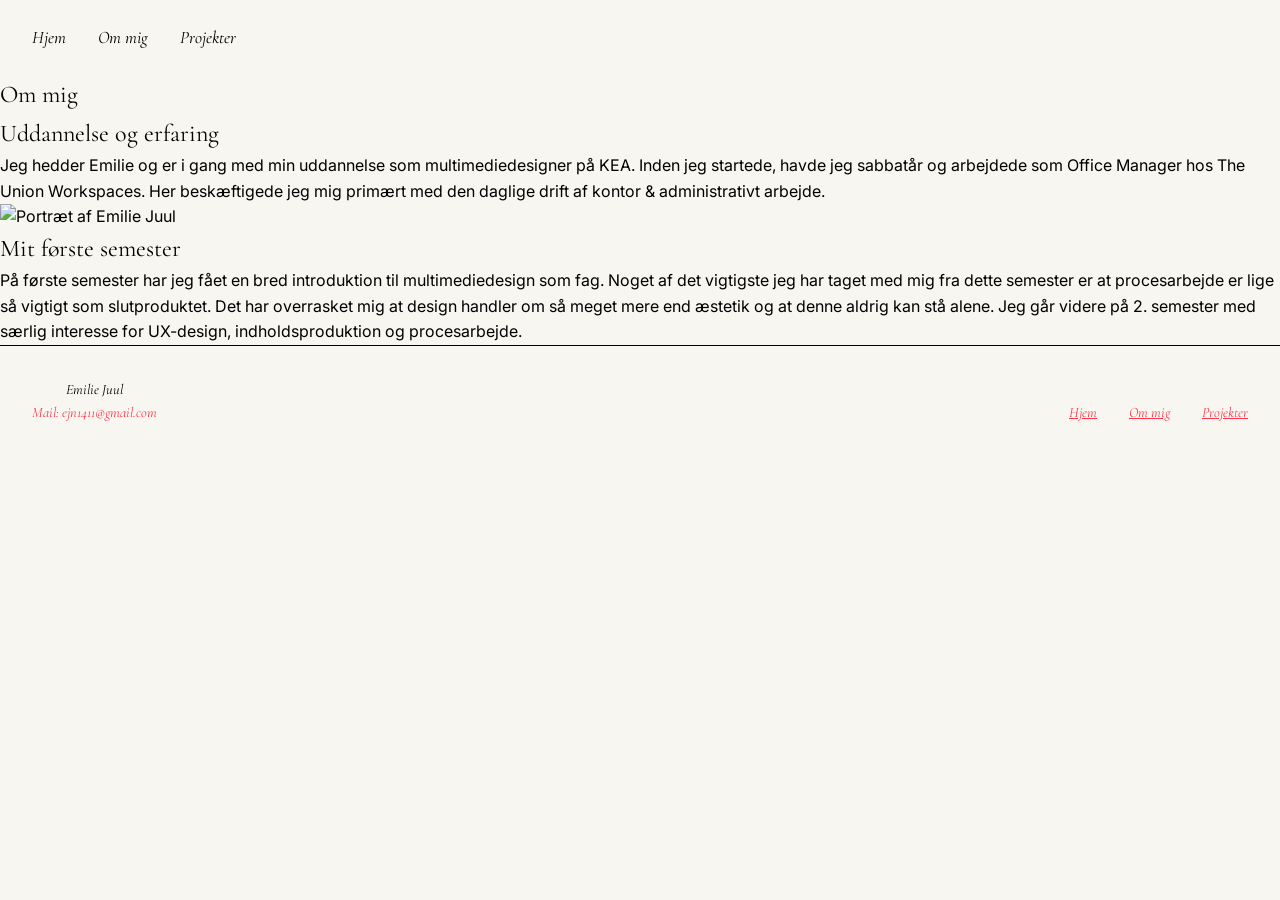
==== ommig.html @ eb5b2984 "tilføjet indhold & struktur på om mig side" ====
<!doctype html>
<html lang="en">
  <head>
    <meta charset="UTF-8" />
    <meta name="viewport" content="width=device-width, initial-scale=1.0" />
    <title>Om mig — Emilie Juul</title>
    <link rel="stylesheet" href="css/generel.css" />
    <link rel="stylesheet" href="css/style.css" />
    <link rel="icon" href="images/favicon.svg" />
    <link rel="preconnect" href="https://fonts.googleapis.com" />
    <link rel="preconnect" href="https://fonts.gstatic.com" crossorigin />
    <link href="https://fonts.googleapis.com/css2?family=Cormorant+Garamond:ital,wght@0,300..700;1,300..700&family=Inter:wght@300;400;500&display=swap" rel="stylesheet" />
  </head>
  <body>
    <header>
      <nav>
        <button class="hamburger" id="hamburger" aria-label="Åbn menu">
          <span></span>
          <span></span>
          <span></span>
        </button>
        <ul class="nav-links" id="nav-links">
          <li><a href="index.html">Hjem</a></li>
          <li><a href="ommig.html">Om mig</a></li>
          <li><a href="projekter.html">Projekter</a></li>
        </ul>
      </nav>
    </header>

    <main>
      <section class="ommig">
        <div class="ommig-tekst">
          <h1>Om mig</h1>
          <h2>Uddannelse og erfaring</h2>
          <p>
            Jeg hedder Emilie og er i gang med min uddannelse som multimediedesigner på KEA. Inden jeg startede, havde jeg sabbatår og arbejdede som Office Manager hos The Union Workspaces. Her beskæftigede jeg mig primært med den daglige drift af
            kontor & administrativt arbejde.
          </p>
        </div>
        <div class="ommig-billede">
          <img src="images/portræt.jpg" alt="Portræt af Emilie Juul" />
        </div>
      </section>

      <section class="semester">
        <h2>Mit første semester</h2>
        <p>
          På første semester har jeg fået en bred introduktion til multimediedesign som fag. Noget af det vigtigste jeg har taget med mig fra dette semester er at procesarbejde er lige så vigtigt som slutproduktet. Det har overrasket mig at design
          handler om så meget mere end æstetik og at denne aldrig kan stå alene. Jeg går videre på 2. semester med særlig interesse for UX-design, indholdsproduktion og procesarbejde.
        </p>
      </section>
    </main>
    <footer>
      <div class="footer-venstre">
        <p>Emilie Juul</p>
        <p><a href="mailto:ejn1411@gmail.com">Mail: ejn1411@gmail.com</a></p>
      </div>
      <nav class="footer-nav">
        <a href="index.html">Hjem</a>
        <a href="ommig.html">Om mig</a>
        <a href="projekter.html">Projekter</a>
      </nav>
    </footer>

    <script src="js/script.js"></script>
  </body>
</html>
---- css/generel.css ----
/* CUSTOM PROPERTIES */
:root {
  --accent: #ff374b;
  --text: #000000;
  --bg: #f7f6f0;
  --bg-light: #fffefe;
  --font-heading: "Cormorant Garamond", serif;
  --font-body: "Inter", sans-serif;
}

/* RESET */
* {
  margin: 0;
  padding: 0;
  box-sizing: border-box;
}

/* BASE — mobil først */
body {
  background-color: var(--bg);
  color: var(--text);
  font-family: var(--font-body);
  font-size: 16px;
  line-height: 1.6;
}

h1,
h2,
h3 {
  font-family: var(--font-heading);
  font-weight: 400;
}

a {
  color: var(--text);
  text-decoration: none;
}

img {
  max-width: 100%;
  height: auto;
  display: block;
}

/* HEADER & NAVIGATION — mobil først */
header {
  padding: 1.5rem 2rem;
  background-color: var(--bg);
  position: relative;
}

nav {
  display: flex;
  justify-content: space-between;
  align-items: center;
}

.logo img {
  height: 40px;
  width: auto;
}

/* Hamburger — synlig på mobil */
.hamburger {
  display: flex;
  flex-direction: column;
  gap: 5px;
  background: none;
  border: none;
  cursor: pointer;
}

.hamburger span {
  display: block;
  width: 25px;
  height: 2px;
  background-color: var(--text);
}

/* Nav-links — skjult på mobil */
.nav-links {
  display: none;
  flex-direction: column;
  position: absolute;
  top: 80px;
  left: 0;
  width: 100%;
  background-color: var(--bg);
  padding: 2rem;
  gap: 1.5rem;
  list-style: none;
  z-index: 10;
}

.nav-links.active {
  display: flex;
}

.nav-links a {
  font-family: var(--font-heading);
  font-style: italic;
  font-size: 1.1rem;
}

.nav-links a:hover {
  color: var(--accent);
}

/* FOOTER — mobil først */
footer {
  padding: 2rem;
  text-align: center;
  font-family: var(--font-body);
  font-size: 0.9rem;
}

footer a {
  color: var(--accent);
}

/* DESKTOP — min-width: 768px */
@media (min-width: 768px) {
  /* Navigation */
  .hamburger {
    display: none;
  }

  .nav-links {
    display: flex;
    flex-direction: row;
    position: static;
    width: auto;
    padding: 0;
    gap: 2rem;
  }
}
---- css/style.css ----
/* Indhold til de enkelte sider
   fx hero, projektkort, om-mig sektion
   tilføjes her efterhånden */

/* HERO */
.hero {
  padding: 4rem 2rem 2rem 2rem;
}

.hero h1 {
  font-family: var(--font-heading);
  font-size: 4rem;
  font-weight: 400;
  color: var(--accent);
  line-height: 1;
  text-transform: uppercase;
}

.undertitel {
  display: flex;
  justify-content: space-between;
  font-family: var(--font-heading);
  font-size: 1.5rem;
  color: var(--accent);
  margin-top: 2rem;
}

/* INTRO */
.intro {
  padding: 4rem 2rem;
  max-width: 500px;
  margin: 0 auto;
  text-align: center;
  color: var(--accent);
}

.intro p {
  font-family: var(--font-body);
  font-size: 1rem;
  line-height: 1.8;
}

/* FOOTER */
footer {
  display: flex;
  justify-content: space-between;
  align-items: flex-end;
  padding: 2rem;
  border-top: 1px solid var(--text);
  font-family: var(--font-heading);
  font-style: italic;
}

.footer-nav {
  display: flex;
  gap: 2rem;
}

.footer-nav a {
  font-family: var(--font-heading);
  font-style: italic;
  text-decoration: underline;
}

/* MOBIL */
@media (min-width: 768px) {
  .hero h1 {
    font-size: 12rem;
  }
}
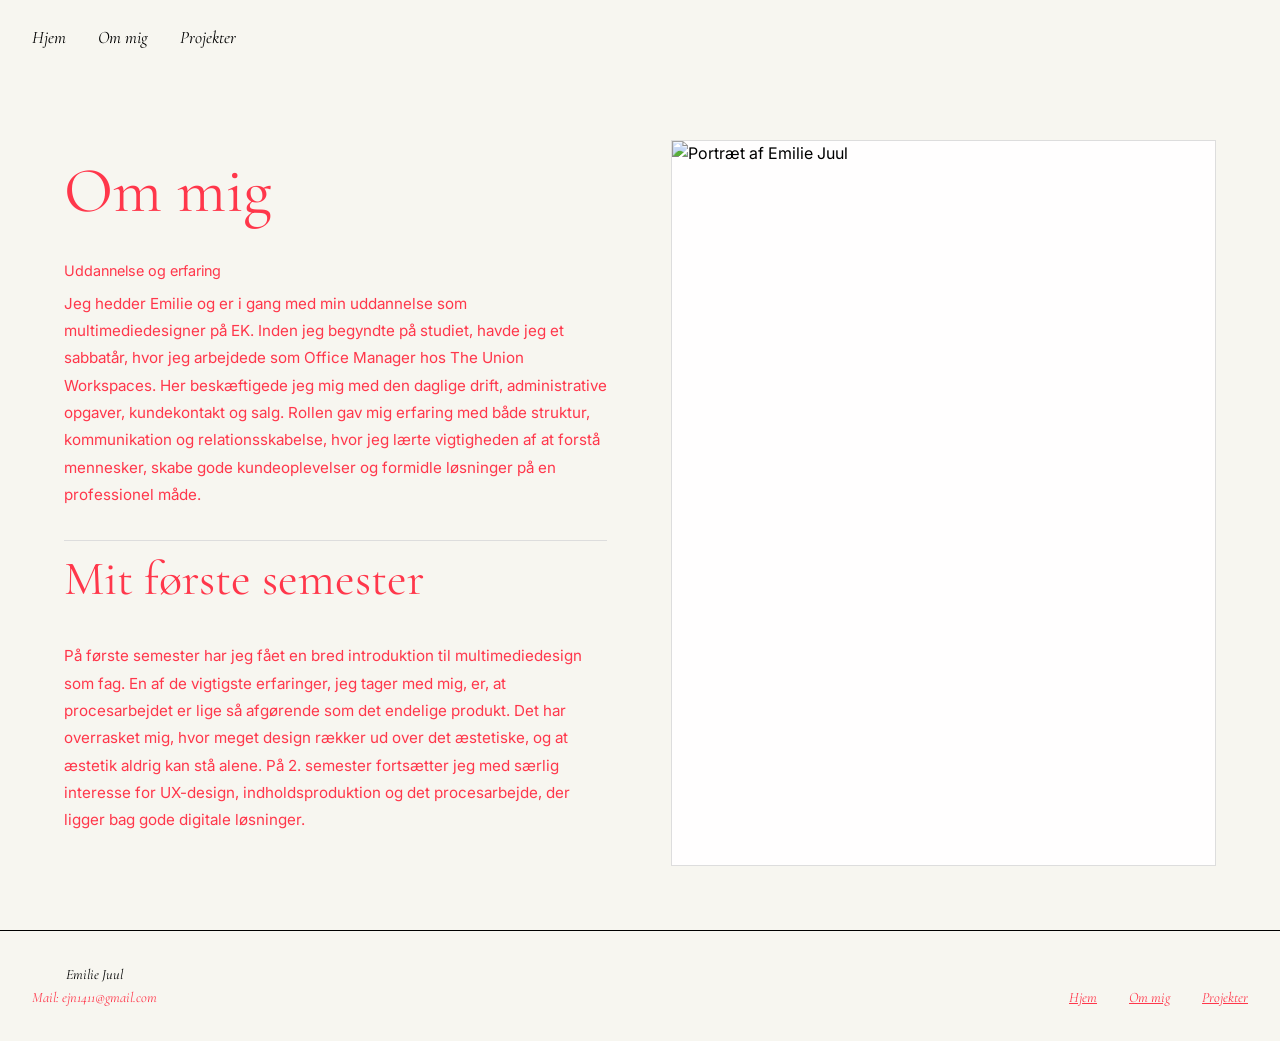
==== commit 01b7963e: "styling på om mig side" ====
--- a/ommig.html
+++ b/ommig.html
@@ -29,25 +29,28 @@
 
     <main>
       <section class="ommig">
-        <div class="ommig-tekst">
-          <h1>Om mig</h1>
-          <h2>Uddannelse og erfaring</h2>
-          <p>
-            Jeg hedder Emilie og er i gang med min uddannelse som multimediedesigner på KEA. Inden jeg startede, havde jeg sabbatår og arbejdede som Office Manager hos The Union Workspaces. Her beskæftigede jeg mig primært med den daglige drift af
-            kontor & administrativt arbejde.
-          </p>
+        <div class="ommig-venstre">
+          <div class="ommig-tekst">
+            <h1>Om mig</h1>
+            <h2>Uddannelse og erfaring</h2>
+            <p>
+              Jeg hedder Emilie og er i gang med min uddannelse som multimediedesigner på EK. Inden jeg begyndte på studiet, havde jeg et sabbatår, hvor jeg arbejdede som Office Manager hos The Union Workspaces. Her beskæftigede jeg mig med den
+              daglige drift, administrative opgaver, kundekontakt og salg. Rollen gav mig erfaring med både struktur, kommunikation og relationsskabelse, hvor jeg lærte vigtigheden af at forstå mennesker, skabe gode kundeoplevelser og formidle
+              løsninger på en professionel måde.
+            </p>
+          </div>
+
+          <div class="semester">
+            <h2>Mit første semester</h2>
+            <p>
+              På første semester har jeg fået en bred introduktion til multimediedesign som fag. En af de vigtigste erfaringer, jeg tager med mig, er, at procesarbejdet er lige så afgørende som det endelige produkt. Det har overrasket mig, hvor meget
+              design rækker ud over det æstetiske, og at æstetik aldrig kan stå alene. På 2. semester fortsætter jeg med særlig interesse for UX-design, indholdsproduktion og det procesarbejde, der ligger bag gode digitale løsninger.
+            </p>
+          </div>
         </div>
         <div class="ommig-billede">
           <img src="images/portræt.jpg" alt="Portræt af Emilie Juul" />
         </div>
-      </section>
-
-      <section class="semester">
-        <h2>Mit første semester</h2>
-        <p>
-          På første semester har jeg fået en bred introduktion til multimediedesign som fag. Noget af det vigtigste jeg har taget med mig fra dette semester er at procesarbejde er lige så vigtigt som slutproduktet. Det har overrasket mig at design
-          handler om så meget mere end æstetik og at denne aldrig kan stå alene. Jeg går videre på 2. semester med særlig interesse for UX-design, indholdsproduktion og procesarbejde.
-        </p>
       </section>
     </main>
     <footer>
--- a/css/style.css
+++ b/css/style.css
@@ -62,9 +62,111 @@
   text-decoration: underline;
 }
 
+/* OM MIG */
+
+/* Mobil først */
+.ommig {
+  padding: 3rem 2rem;
+  display: flex;
+  flex-direction: column;
+  gap: 2rem;
+}
+
+.ommig h1 {
+  font-family: var(--font-heading);
+  font-size: 3rem;
+  color: var(--accent);
+  font-weight: 400;
+  margin-bottom: 1rem;
+}
+
+.ommig h2 {
+  font-family: var(--font-body);
+  font-size: 0.9rem;
+  font-weight: 400;
+  color: var(--accent);
+  margin-bottom: 0.5rem;
+}
+
+.ommig-tekst p {
+  font-family: var(--font-body);
+  font-size: 0.95rem;
+  line-height: 1.8;
+  color: var(--accent);
+}
+
+.ommig-billede img {
+  width: 100%;
+  aspect-ratio: 3 / 4;
+  object-fit: cover;
+}
+
+/* Placeholder hvis billede mangler */
+.ommig-billede {
+  background-color: var(--bg-light);
+  border: 1px solid #ddd;
+  display: flex;
+  align-items: center;
+  justify-content: center;
+  min-height: 300px;
+}
+
+/* MIT FØRSTE SEMESTER */
+.semester {
+  border-top: 1px solid #ddd;
+}
+
+.semester h2 {
+  font-family: var(--font-heading);
+  font-size: 2.5rem;
+  color: var(--accent);
+  font-weight: 400;
+  margin-bottom: 1.5rem;
+}
+
+.semester p {
+  font-family: var(--font-body);
+  font-size: 0.95rem;
+  line-height: 1.8;
+  color: var(--accent);
+}
+
 /* MOBIL */
 @media (min-width: 768px) {
   .hero h1 {
     font-size: 12rem;
   }
 }
+
+/* DESKTOP */
+@media (min-width: 768px) {
+  .ommig {
+    flex-direction: row;
+    align-items: flex-start;
+    gap: 4rem;
+    padding: 4rem;
+  }
+
+  .ommig-venstre {
+    display: flex;
+    flex-direction: column;
+    gap: 2rem;
+    flex: 1;
+  }
+  .ommig-tekst {
+    flex: 1;
+  }
+
+  .ommig-billede {
+    flex: 1;
+    min-height: 400px;
+  }
+
+  .ommig h1 {
+    font-size: 4rem;
+  }
+
+  .semester h2 {
+    font-size: 3rem;
+  }
+}
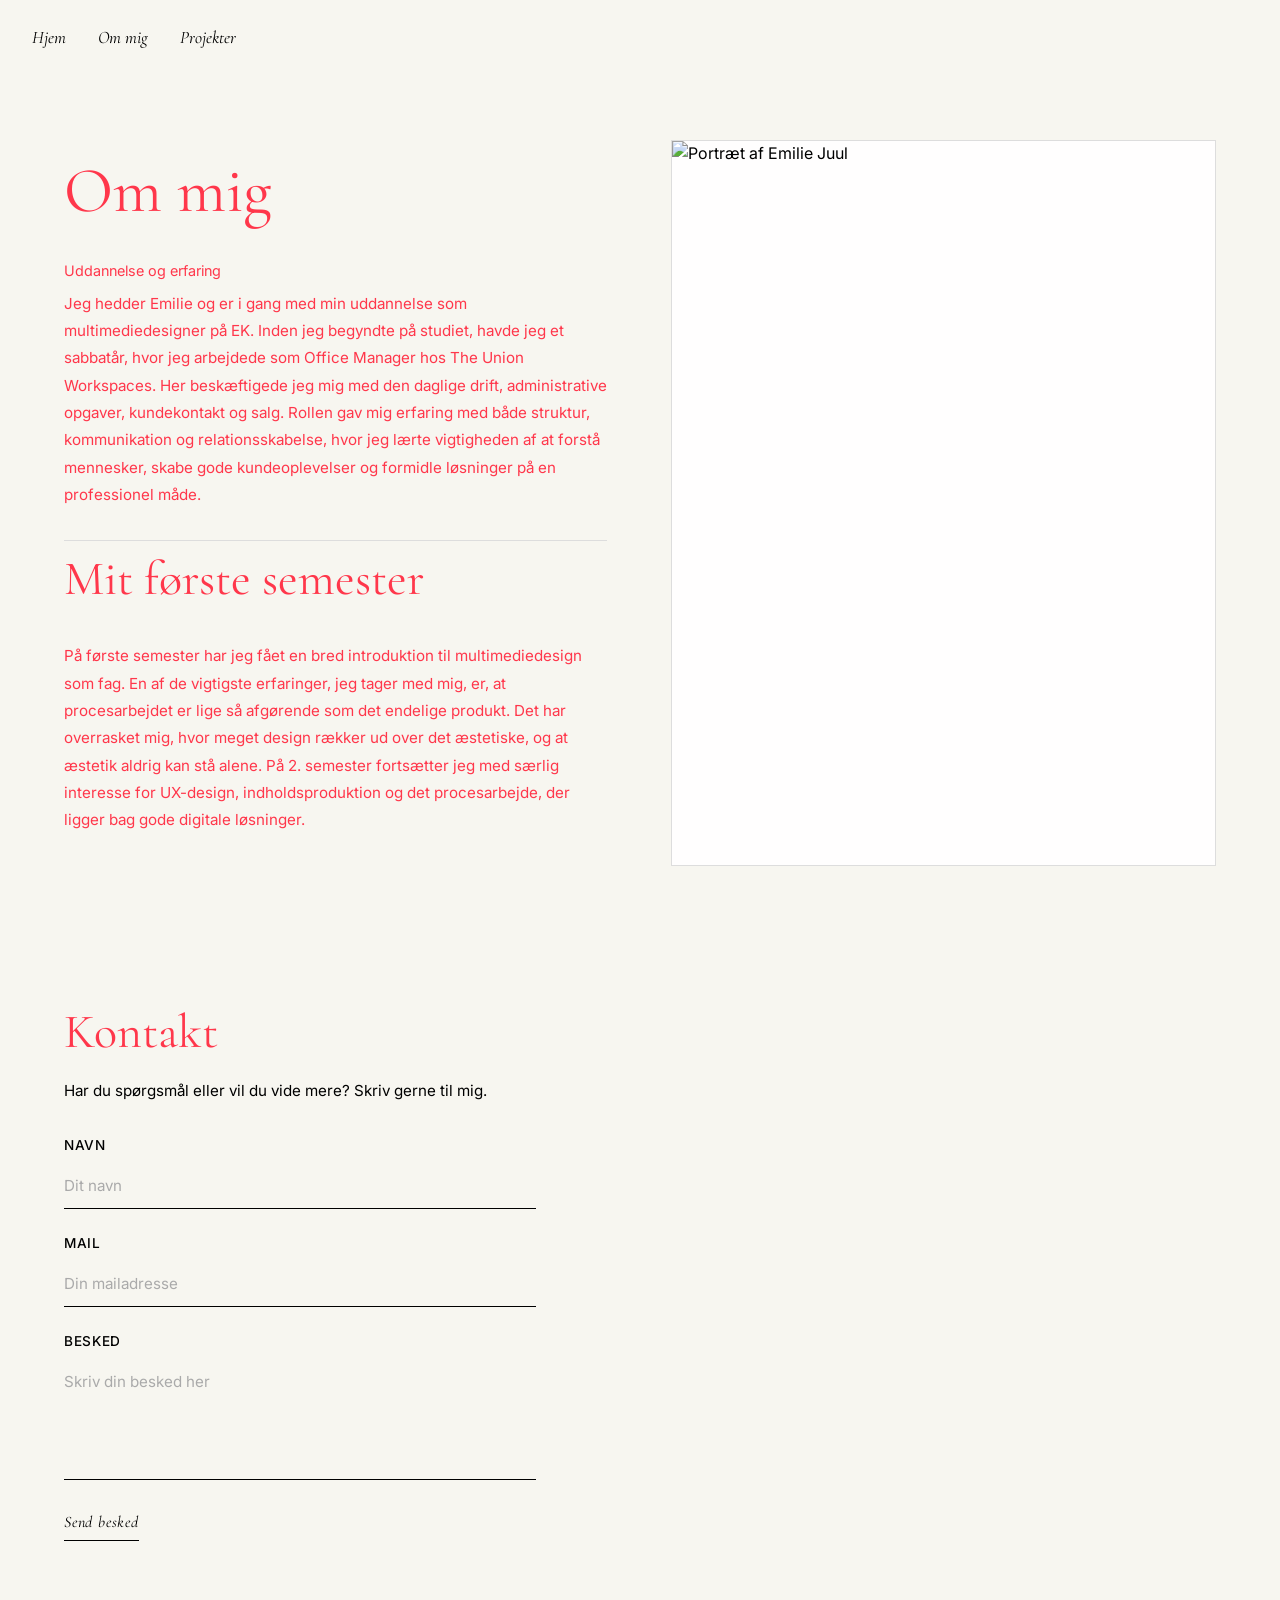
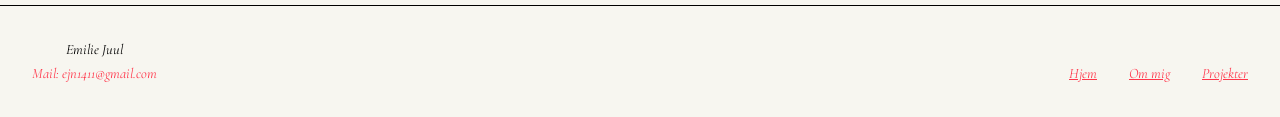
==== commit 8a3fc5fb: "Opsætning af kontakt form js" ====
--- a/ommig.html
+++ b/ommig.html
@@ -52,6 +52,29 @@
           <img src="images/portræt.jpg" alt="Portræt af Emilie Juul" />
         </div>
       </section>
+      <section class="kontakt">
+        <h2>Kontakt</h2>
+        <p>Har du spørgsmål eller vil du vide mere? Skriv gerne til mig.</p>
+
+        <form id="kontakt-formular">
+          <div class="formular-gruppe">
+            <label for="navn">Navn</label>
+            <input type="text" id="navn" name="navn" placeholder="Dit navn" />
+          </div>
+
+          <div class="formular-gruppe">
+            <label for="mail">Mail</label>
+            <input type="email" id="mail" name="mail" placeholder="Din mailadresse" />
+          </div>
+
+          <div class="formular-gruppe">
+            <label for="besked">Besked</label>
+            <textarea id="besked" name="besked" rows="5" placeholder="Skriv din besked her"></textarea>
+          </div>
+
+          <button type="submit" class="formular-knap">Send besked</button>
+        </form>
+      </section>
     </main>
     <footer>
       <div class="footer-venstre">
--- a/css/style.css
+++ b/css/style.css
@@ -131,6 +131,91 @@
   color: var(--accent);
 }
 
+/* ===========================
+   KONTAKT
+=========================== */
+.kontakt {
+  padding: 4rem 2rem;
+  max-width: 600px;
+}
+
+.kontakt h2 {
+  font-family: var(--font-heading);
+  font-size: 2.5rem;
+  font-weight: 400;
+  color: var(--accent);
+  margin-bottom: 0.5rem;
+}
+
+.kontakt p {
+  font-family: var(--font-body);
+  font-size: 0.95rem;
+  margin-bottom: 2rem;
+  color: var(--text);
+}
+
+/* Formular */
+.formular-gruppe {
+  display: flex;
+  flex-direction: column;
+  gap: 0.4rem;
+  margin-bottom: 1.5rem;
+}
+
+label {
+  font-family: var(--font-body);
+  font-size: 0.85rem;
+  font-weight: 500;
+  color: var(--text);
+  text-transform: uppercase;
+  letter-spacing: 0.05em;
+}
+
+input,
+textarea {
+  font-family: var(--font-body);
+  font-size: 0.95rem;
+  padding: 0.8rem 0;
+  border: none;
+  border-bottom: 1px solid var(--text);
+  background: transparent;
+  color: var(--text);
+  outline: none;
+  width: 100%;
+}
+
+input::placeholder,
+textarea::placeholder {
+  color: #aaa;
+}
+
+input:focus,
+textarea:focus {
+  border-bottom: 1px solid var(--accent);
+}
+
+textarea {
+  resize: none;
+}
+
+.formular-knap {
+  font-family: var(--font-heading);
+  font-size: 1rem;
+  font-style: italic;
+  color: var(--text);
+  background: none;
+  border: none;
+  border-bottom: 1px solid var(--text);
+  padding: 0.5rem 0;
+  cursor: pointer;
+  letter-spacing: 0.05em;
+}
+
+.formular-knap:hover {
+  color: var(--accent);
+  border-bottom: 1px solid var(--accent);
+}
+
 /* MOBIL */
 @media (min-width: 768px) {
   .hero h1 {
@@ -138,7 +223,112 @@
   }
 }
 
-/* DESKTOP */
+/* PROJEKTER */
+.projekter {
+  padding: 3rem 2rem;
+}
+
+.projekter h1 {
+  font-family: var(--font-heading);
+  font-size: 3rem;
+  color: var(--accent);
+  font-weight: 400;
+  margin-bottom: 3rem;
+  text-transform: uppercase;
+}
+
+/* Tema wrapper */
+.tema-wrapper {
+  margin-bottom: 3rem;
+  border-bottom: 1px solid #ddd;
+  padding-bottom: 3rem;
+}
+
+/* Billede og accordion side om side */
+.tema-header {
+  display: flex;
+  flex-direction: column;
+  gap: 1.5rem;
+}
+
+/* Billede placeholder indtil rigtige billeder tilføjes */
+.tema-billede {
+  width: 100%;
+  aspect-ratio: 16 / 9;
+  object-fit: cover;
+  background-color: var(--bg-light);
+  border: 1px solid #ddd;
+}
+
+/* Details og summary */
+details {
+  width: 100%;
+}
+
+summary {
+  font-family: var(--font-heading);
+  font-size: 1.8rem;
+  font-weight: 400;
+  color: var(--accent);
+  cursor: pointer;
+  padding: 1rem 0;
+  list-style: none;
+  display: flex;
+  justify-content: space-between;
+  align-items: center;
+  border-top: 1px solid #ddd;
+}
+
+summary::after {
+  content: "+";
+  font-size: 1.5rem;
+  color: var(--accent);
+}
+
+details[open] summary::after {
+  content: "−";
+}
+
+/* Fjern standard pil i Safari */
+summary::-webkit-details-marker {
+  display: none;
+}
+
+/* Indhold der folder ud */
+.accordion-indhold {
+  padding: 1.5rem 0;
+  display: flex;
+  flex-direction: column;
+  gap: 1rem;
+}
+
+.accordion-indhold h3 {
+  font-family: var(--font-body);
+  font-size: 0.9rem;
+  font-weight: 500;
+  margin-top: 0.5rem;
+}
+
+.accordion-indhold p {
+  font-family: var(--font-body);
+  font-size: 0.95rem;
+  line-height: 1.8;
+  color: var(--accent);
+}
+
+.tema-beskrivelse {
+  color: var(--accent);
+}
+
+.tema-link {
+  font-family: var(--font-heading);
+  font-style: italic;
+  color: var(--accent);
+  text-decoration: underline;
+  font-size: 1rem;
+}
+
+/* DESKTOP - om mig */
 @media (min-width: 768px) {
   .ommig {
     flex-direction: row;
@@ -169,4 +359,36 @@
   .semester h2 {
     font-size: 3rem;
   }
-}
+
+  @media (min-width: 768px) {
+    .kontakt {
+      padding: 4rem;
+    }
+
+    .kontakt h2 {
+      font-size: 3rem;
+    }
+  }
+}
+/* DESKTOP - projekter */
+@media (min-width: 768px) {
+  .tema-header {
+    flex-direction: row;
+    align-items: flex-start;
+    gap: 3rem;
+  }
+
+  .tema-billede {
+    width: 40%;
+    flex-shrink: 0;
+    aspect-ratio: 4 / 3;
+  }
+
+  details {
+    flex: 1;
+  }
+
+  .projekter h1 {
+    font-size: 5rem;
+  }
+}
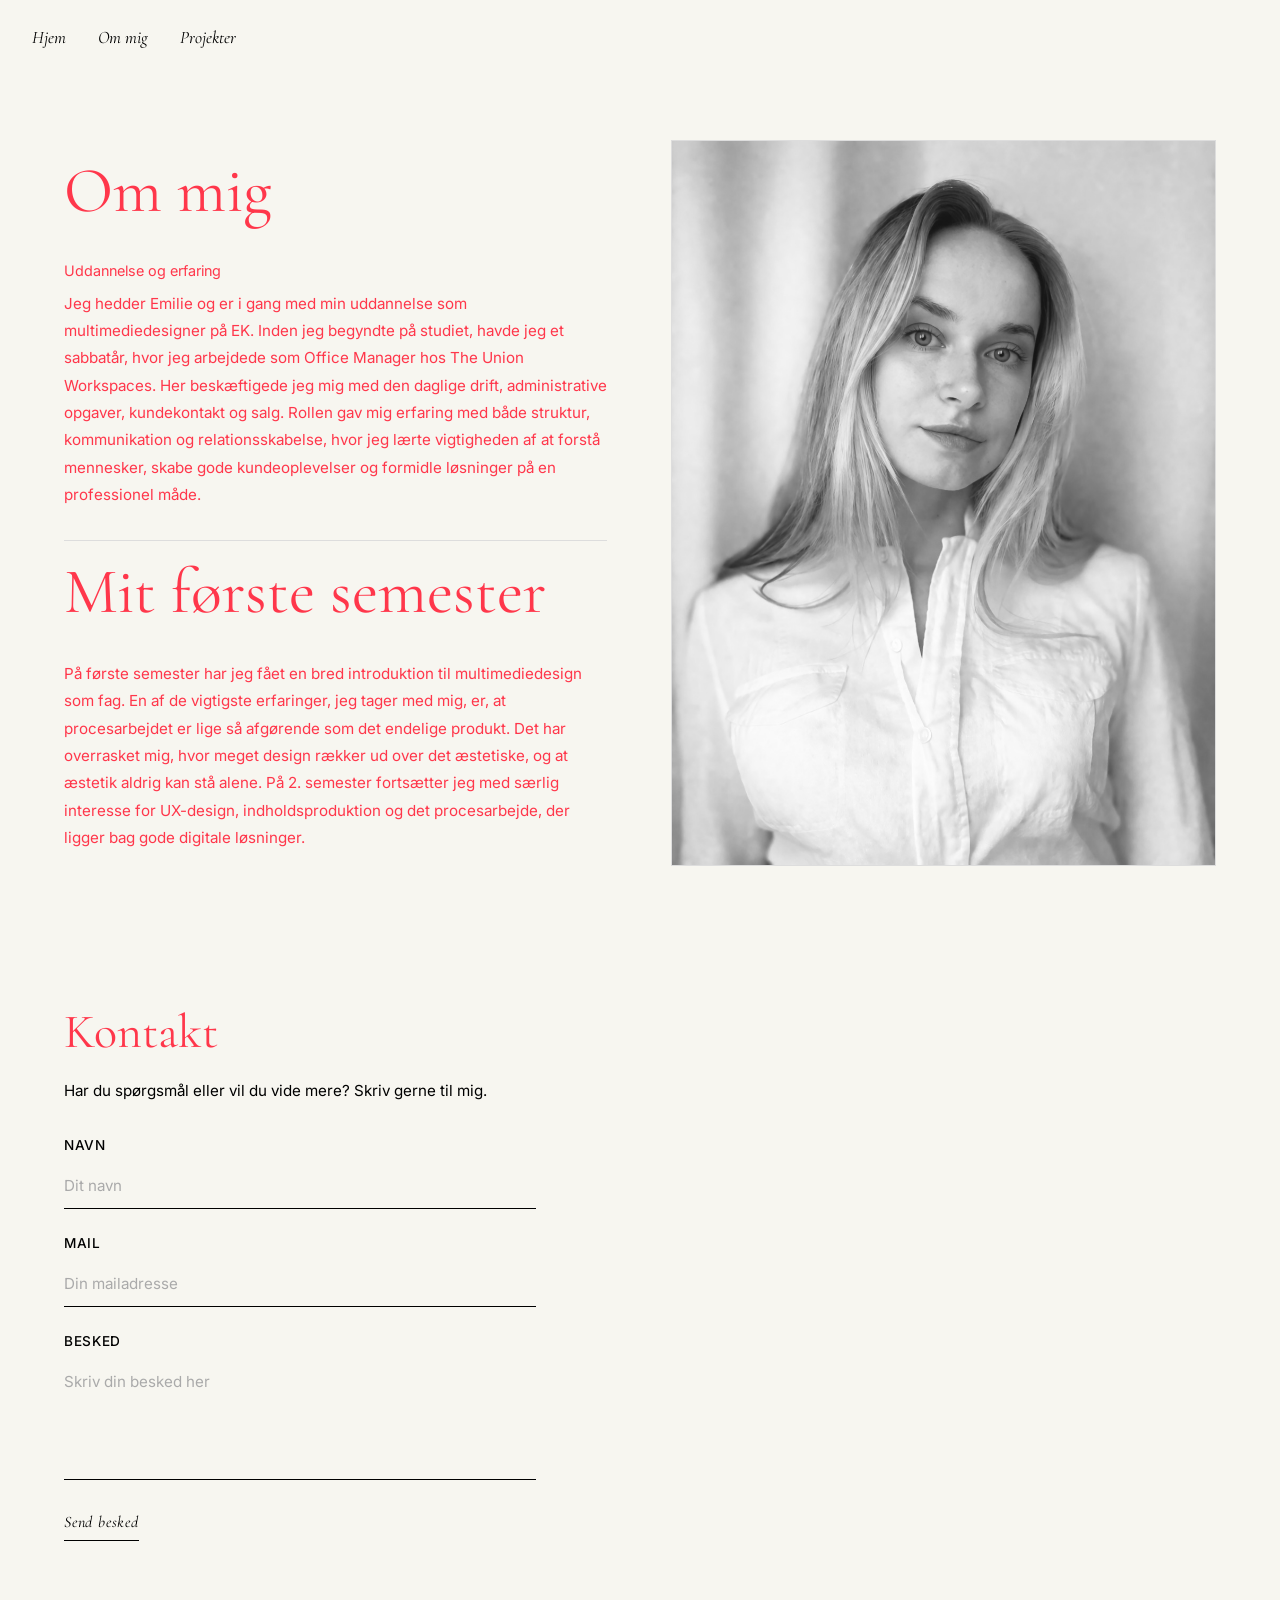
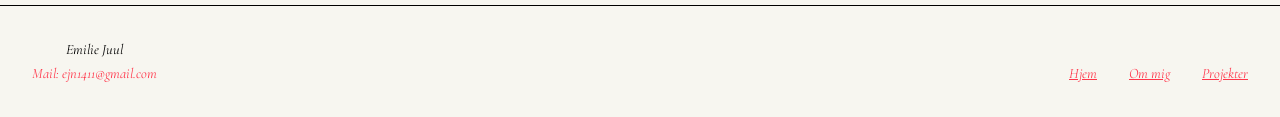
==== commit a786830d: "tilføjet projekter imgs +js slideshow" ====
--- a/ommig.html
+++ b/ommig.html
@@ -41,7 +41,7 @@
           </div>
 
           <div class="semester">
-            <h2>Mit første semester</h2>
+            <h1>Mit første semester</h1>
             <p>
               På første semester har jeg fået en bred introduktion til multimediedesign som fag. En af de vigtigste erfaringer, jeg tager med mig, er, at procesarbejdet er lige så afgørende som det endelige produkt. Det har overrasket mig, hvor meget
               design rækker ud over det æstetiske, og at æstetik aldrig kan stå alene. På 2. semester fortsætter jeg med særlig interesse for UX-design, indholdsproduktion og det procesarbejde, der ligger bag gode digitale løsninger.
@@ -49,7 +49,7 @@
           </div>
         </div>
         <div class="ommig-billede">
-          <img src="images/portræt.jpg" alt="Portræt af Emilie Juul" />
+          <img src="imgs/emilie.png" alt="Portræt af Emilie Juul" />
         </div>
       </section>
       <section class="kontakt">
--- a/css/style.css
+++ b/css/style.css
@@ -369,26 +369,72 @@
       font-size: 3rem;
     }
   }
-}
-/* DESKTOP - projekter */
-@media (min-width: 768px) {
-  .tema-header {
-    flex-direction: row;
-    align-items: flex-start;
-    gap: 3rem;
-  }
-
-  .tema-billede {
-    width: 40%;
-    flex-shrink: 0;
-    aspect-ratio: 4 / 3;
-  }
-
-  details {
+
+  /* billeder til projekter */
+  .slideshow {
     flex: 1;
-  }
-
-  .projekter h1 {
-    font-size: 5rem;
-  }
-}
+    display: flex;
+    flex-direction: column;
+    overflow: hidden;
+  }
+
+  .slides {
+    position: relative;
+    width: 100%;
+  }
+
+  .slide {
+    display: none;
+    width: 100%;
+    aspect-ratio: 16 / 9;
+    object-fit: cover;
+  }
+
+  .slide.aktiv {
+    display: block;
+  }
+
+  .slideshow-knapper {
+    display: flex;
+    justify-content: space-between;
+    padding: 0.5rem 0;
+    width: 100%;
+  }
+
+  .slide-knap {
+    font-family: var(--font-heading);
+    font-size: 1.5rem;
+    background: none;
+    border: none;
+    cursor: pointer;
+    color: var(--accent);
+    padding: 0;
+  }
+
+  .slide-knap:hover {
+    opacity: 0.7;
+  }
+
+  /* DESKTOP - projekter */
+  @media (min-width: 768px) {
+    .tema-header {
+      flex-direction: row;
+      align-items: flex-start;
+      gap: 3rem;
+    }
+
+    .tema-billede {
+      width: 40%;
+      flex-shrink: 0;
+      aspect-ratio: 4 / 3;
+    }
+
+    details {
+      flex: 1;
+    }
+
+    .projekter h1 {
+      font-size: 5rem;
+    }
+  }
+}
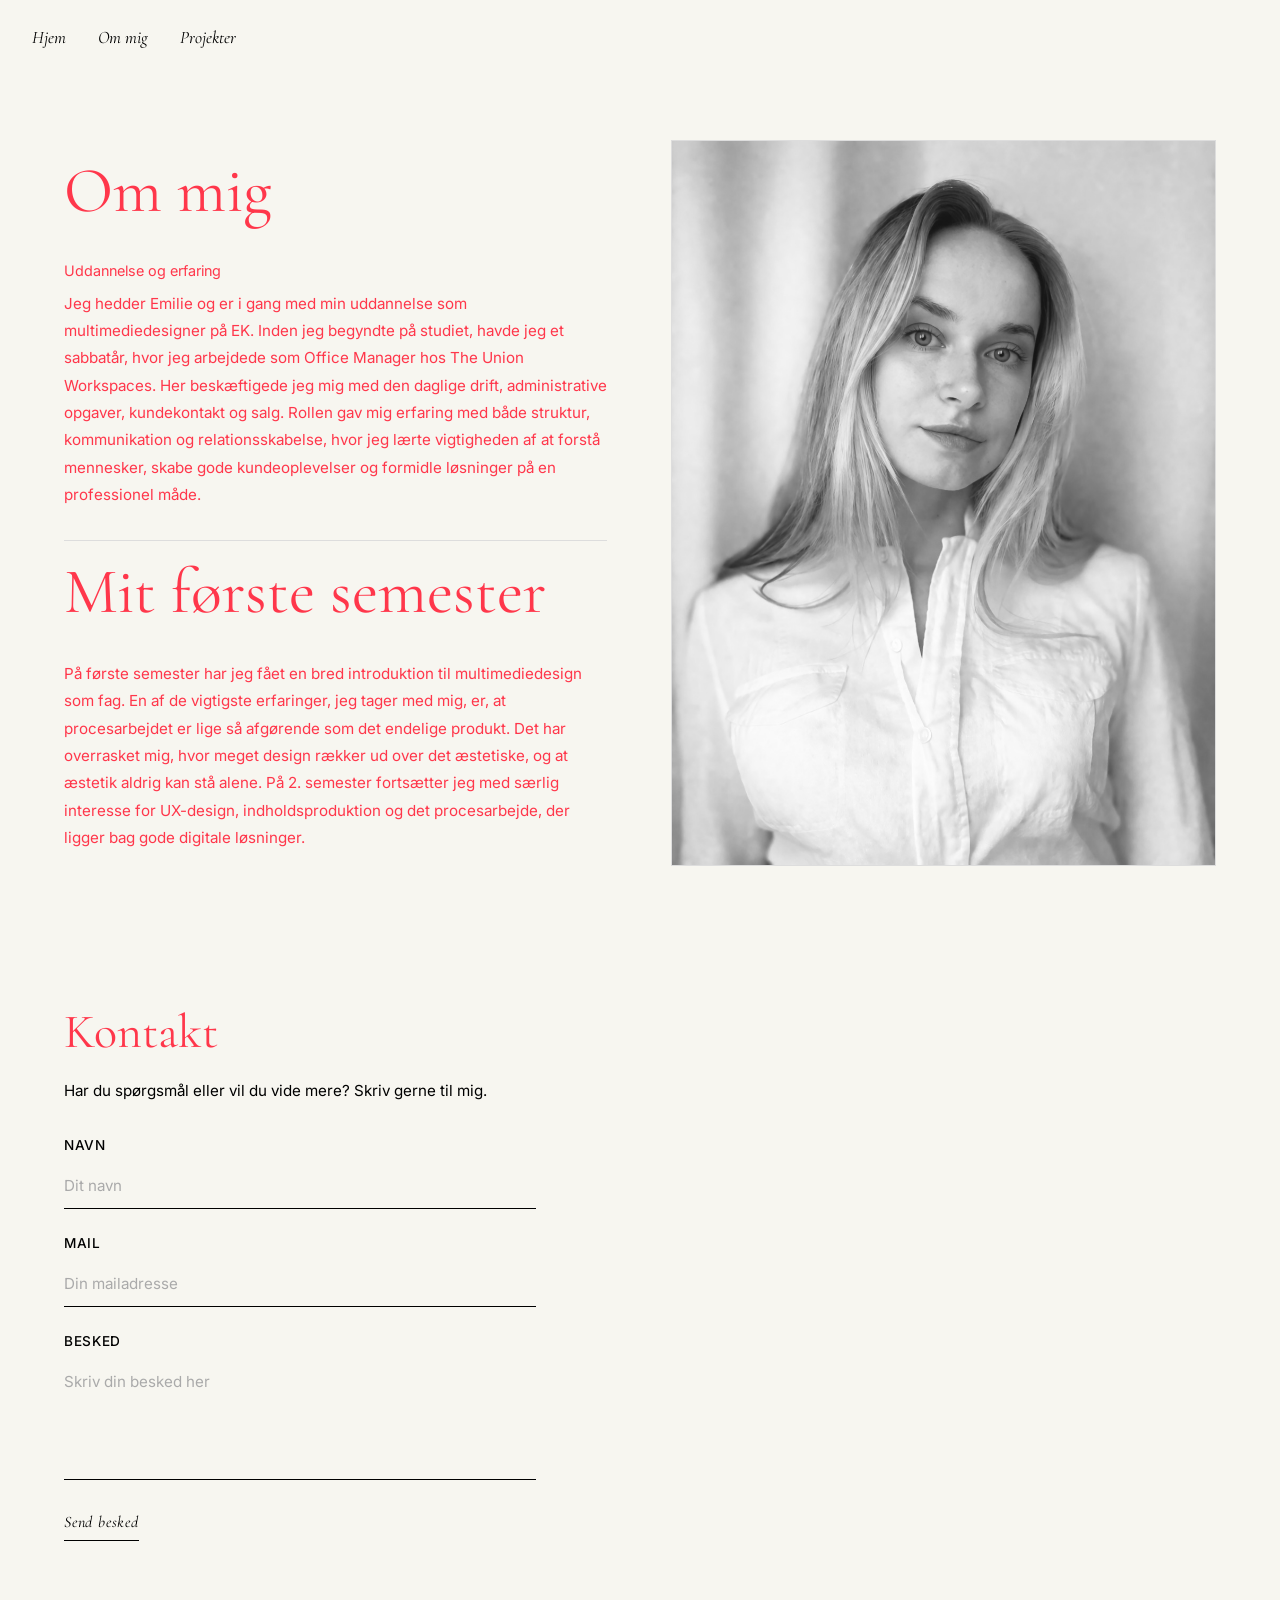
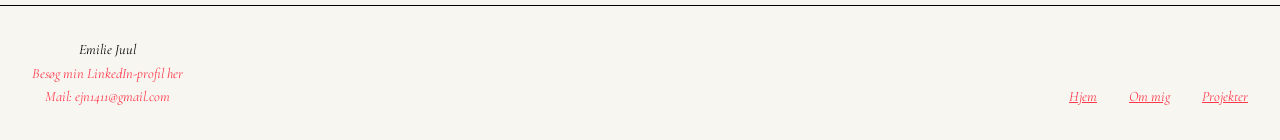
==== commit bb4bba26: "mindre rettelser i html filer" ====
--- a/ommig.html
+++ b/ommig.html
@@ -79,6 +79,7 @@
     <footer>
       <div class="footer-venstre">
         <p>Emilie Juul</p>
+        <a href="https://www.linkedin.com/in/emilie-juul-4185b2272/">Besøg min LinkedIn-profil her</a>
         <p><a href="mailto:ejn1411@gmail.com">Mail: ejn1411@gmail.com</a></p>
       </div>
       <nav class="footer-nav">
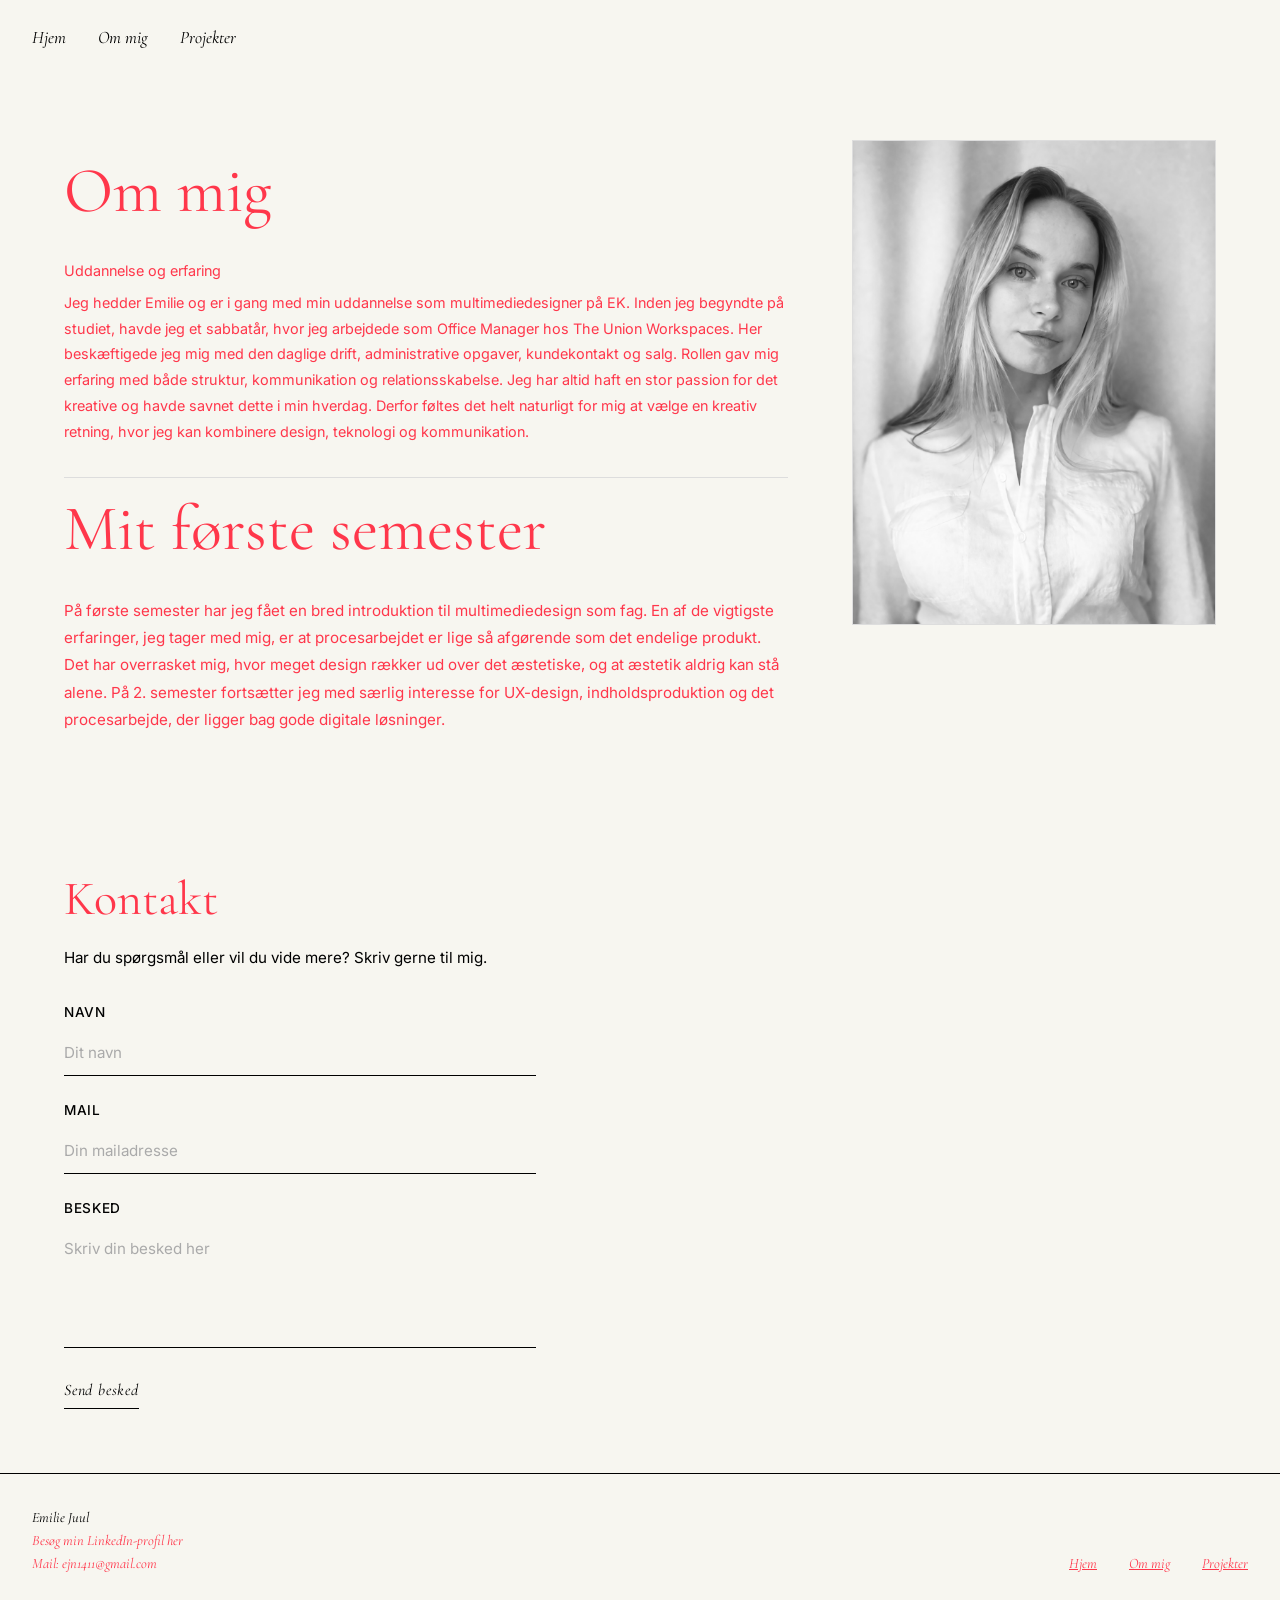
==== commit 891991e9: "sidste mindre rettelser" ====
--- a/ommig.html
+++ b/ommig.html
@@ -6,7 +6,7 @@
     <title>Om mig — Emilie Juul</title>
     <link rel="stylesheet" href="css/generel.css" />
     <link rel="stylesheet" href="css/style.css" />
-    <link rel="icon" href="images/favicon.svg" />
+    <link rel="icon" href="imgs/faviconEJ.png" />
     <link rel="preconnect" href="https://fonts.googleapis.com" />
     <link rel="preconnect" href="https://fonts.gstatic.com" crossorigin />
     <link href="https://fonts.googleapis.com/css2?family=Cormorant+Garamond:ital,wght@0,300..700;1,300..700&family=Inter:wght@300;400;500&display=swap" rel="stylesheet" />
@@ -35,15 +35,15 @@
             <h2>Uddannelse og erfaring</h2>
             <p>
               Jeg hedder Emilie og er i gang med min uddannelse som multimediedesigner på EK. Inden jeg begyndte på studiet, havde jeg et sabbatår, hvor jeg arbejdede som Office Manager hos The Union Workspaces. Her beskæftigede jeg mig med den
-              daglige drift, administrative opgaver, kundekontakt og salg. Rollen gav mig erfaring med både struktur, kommunikation og relationsskabelse, hvor jeg lærte vigtigheden af at forstå mennesker, skabe gode kundeoplevelser og formidle
-              løsninger på en professionel måde.
+              daglige drift, administrative opgaver, kundekontakt og salg. Rollen gav mig erfaring med både struktur, kommunikation og relationsskabelse. Jeg har altid haft en stor passion for det kreative og havde savnet dette i min hverdag. Derfor
+              føltes det helt naturligt for mig at vælge en kreativ retning, hvor jeg kan kombinere design, teknologi og kommunikation.
             </p>
           </div>
 
           <div class="semester">
             <h1>Mit første semester</h1>
             <p>
-              På første semester har jeg fået en bred introduktion til multimediedesign som fag. En af de vigtigste erfaringer, jeg tager med mig, er, at procesarbejdet er lige så afgørende som det endelige produkt. Det har overrasket mig, hvor meget
+              På første semester har jeg fået en bred introduktion til multimediedesign som fag. En af de vigtigste erfaringer, jeg tager med mig, er at procesarbejdet er lige så afgørende som det endelige produkt. Det har overrasket mig, hvor meget
               design rækker ud over det æstetiske, og at æstetik aldrig kan stå alene. På 2. semester fortsætter jeg med særlig interesse for UX-design, indholdsproduktion og det procesarbejde, der ligger bag gode digitale løsninger.
             </p>
           </div>
--- a/css/generel.css
+++ b/css/generel.css
@@ -109,7 +109,6 @@
 /* FOOTER — mobil først */
 footer {
   padding: 2rem;
-  text-align: center;
   font-family: var(--font-body);
   font-size: 0.9rem;
 }
--- a/css/style.css
+++ b/css/style.css
@@ -1,8 +1,4 @@
-/* Indhold til de enkelte sider
-   fx hero, projektkort, om-mig sektion
-   tilføjes her efterhånden */
-
-/* HERO */
+/* HERO - mobil først */
 .hero {
   padding: 4rem 2rem 2rem 2rem;
 }
@@ -25,7 +21,7 @@
   margin-top: 2rem;
 }
 
-/* INTRO */
+/* INTRO - mobil først */
 .intro {
   padding: 4rem 2rem;
   max-width: 500px;
@@ -40,7 +36,7 @@
   line-height: 1.8;
 }
 
-/* FOOTER */
+/* FOOTER - mobil først */
 footer {
   display: flex;
   justify-content: space-between;
@@ -62,9 +58,7 @@
   text-decoration: underline;
 }
 
-/* OM MIG */
-
-/* Mobil først */
+/* OM MIG - mobil først */
 .ommig {
   padding: 3rem 2rem;
   display: flex;
@@ -90,18 +84,11 @@
 
 .ommig-tekst p {
   font-family: var(--font-body);
-  font-size: 0.95rem;
+  font-size: 0.9rem;
   line-height: 1.8;
   color: var(--accent);
 }
 
-.ommig-billede img {
-  width: 100%;
-  aspect-ratio: 3 / 4;
-  object-fit: cover;
-}
-
-/* Placeholder hvis billede mangler */
 .ommig-billede {
   background-color: var(--bg-light);
   border: 1px solid #ddd;
@@ -111,7 +98,13 @@
   min-height: 300px;
 }
 
-/* MIT FØRSTE SEMESTER */
+.ommig-billede img {
+  width: 100%;
+  aspect-ratio: 3 / 4;
+  object-fit: cover;
+}
+
+/* MIT FØRSTE SEMESTER - mobil først */
 .semester {
   border-top: 1px solid #ddd;
 }
@@ -131,9 +124,7 @@
   color: var(--accent);
 }
 
-/* ===========================
-   KONTAKT
-=========================== */
+/* KONTAKT - mobil først */
 .kontakt {
   padding: 4rem 2rem;
   max-width: 600px;
@@ -154,7 +145,6 @@
   color: var(--text);
 }
 
-/* Formular */
 .formular-gruppe {
   display: flex;
   flex-direction: column;
@@ -216,14 +206,7 @@
   border-bottom: 1px solid var(--accent);
 }
 
-/* MOBIL */
-@media (min-width: 768px) {
-  .hero h1 {
-    font-size: 12rem;
-  }
-}
-
-/* PROJEKTER */
+/* PROJEKTER - mobil først */
 .projekter {
   padding: 3rem 2rem;
 }
@@ -237,21 +220,18 @@
   text-transform: uppercase;
 }
 
-/* Tema wrapper */
 .tema-wrapper {
   margin-bottom: 3rem;
   border-bottom: 1px solid #ddd;
   padding-bottom: 3rem;
 }
 
-/* Billede og accordion side om side */
 .tema-header {
   display: flex;
   flex-direction: column;
   gap: 1.5rem;
 }
 
-/* Billede placeholder indtil rigtige billeder tilføjes */
 .tema-billede {
   width: 100%;
   aspect-ratio: 16 / 9;
@@ -260,7 +240,6 @@
   border: 1px solid #ddd;
 }
 
-/* Details og summary */
 details {
   width: 100%;
 }
@@ -289,12 +268,10 @@
   content: "−";
 }
 
-/* Fjern standard pil i Safari */
 summary::-webkit-details-marker {
   display: none;
 }
 
-/* Indhold der folder ud */
 .accordion-indhold {
   padding: 1.5rem 0;
   display: flex;
@@ -328,8 +305,59 @@
   font-size: 1rem;
 }
 
-/* DESKTOP - om mig */
+/* SLIDESHOW - mobil først */
+.slideshow {
+  display: flex;
+  flex-direction: column;
+  width: 100%;
+}
+
+.slides {
+  position: relative;
+  width: 100%;
+}
+
+.slide {
+  display: none;
+  width: 100%;
+  height: 400px;
+  object-fit: contain;
+  background-color: var(--bg-light);
+}
+
+.slide.aktiv {
+  display: block;
+}
+
+.slideshow-knapper {
+  display: flex;
+  justify-content: space-between;
+  padding: 0.5rem 0;
+  width: 100%;
+}
+
+.slide-knap {
+  font-family: var(--font-heading);
+  font-size: 1.5rem;
+  background: none;
+  border: none;
+  cursor: pointer;
+  color: var(--accent);
+  padding: 0;
+}
+
+.slide-knap:hover {
+  opacity: 0.7;
+}
+
+/* DESKTOP - min-width: 768px */
 @media (min-width: 768px) {
+  /* Hero */
+  .hero h1 {
+    font-size: 12rem;
+  }
+
+  /* Om mig */
   .ommig {
     flex-direction: row;
     align-items: flex-start;
@@ -341,8 +369,9 @@
     display: flex;
     flex-direction: column;
     gap: 2rem;
-    flex: 1;
-  }
+    flex: 2;
+  }
+
   .ommig-tekst {
     flex: 1;
   }
@@ -360,81 +389,31 @@
     font-size: 3rem;
   }
 
-  @media (min-width: 768px) {
-    .kontakt {
-      padding: 4rem;
-    }
-
-    .kontakt h2 {
-      font-size: 3rem;
-    }
-  }
-
-  /* billeder til projekter */
+  /* Kontakt */
+  .kontakt {
+    padding: 4rem;
+  }
+
+  .kontakt h2 {
+    font-size: 3rem;
+  }
+
+  /* Projekter */
+  .projekter h1 {
+    font-size: 5rem;
+  }
+
+  .tema-header {
+    flex-direction: row;
+    align-items: flex-start;
+    gap: 3rem;
+  }
+
   .slideshow {
     flex: 1;
-    display: flex;
-    flex-direction: column;
-    overflow: hidden;
-  }
-
-  .slides {
-    position: relative;
-    width: 100%;
-  }
-
-  .slide {
-    display: none;
-    width: 100%;
-    aspect-ratio: 16 / 9;
-    object-fit: cover;
-  }
-
-  .slide.aktiv {
-    display: block;
-  }
-
-  .slideshow-knapper {
-    display: flex;
-    justify-content: space-between;
-    padding: 0.5rem 0;
-    width: 100%;
-  }
-
-  .slide-knap {
-    font-family: var(--font-heading);
-    font-size: 1.5rem;
-    background: none;
-    border: none;
-    cursor: pointer;
-    color: var(--accent);
-    padding: 0;
-  }
-
-  .slide-knap:hover {
-    opacity: 0.7;
-  }
-
-  /* DESKTOP - projekter */
-  @media (min-width: 768px) {
-    .tema-header {
-      flex-direction: row;
-      align-items: flex-start;
-      gap: 3rem;
-    }
-
-    .tema-billede {
-      width: 40%;
-      flex-shrink: 0;
-      aspect-ratio: 4 / 3;
-    }
-
-    details {
-      flex: 1;
-    }
-
-    .projekter h1 {
-      font-size: 5rem;
-    }
-  }
-}
+  }
+
+  details {
+    flex: 1;
+  }
+}
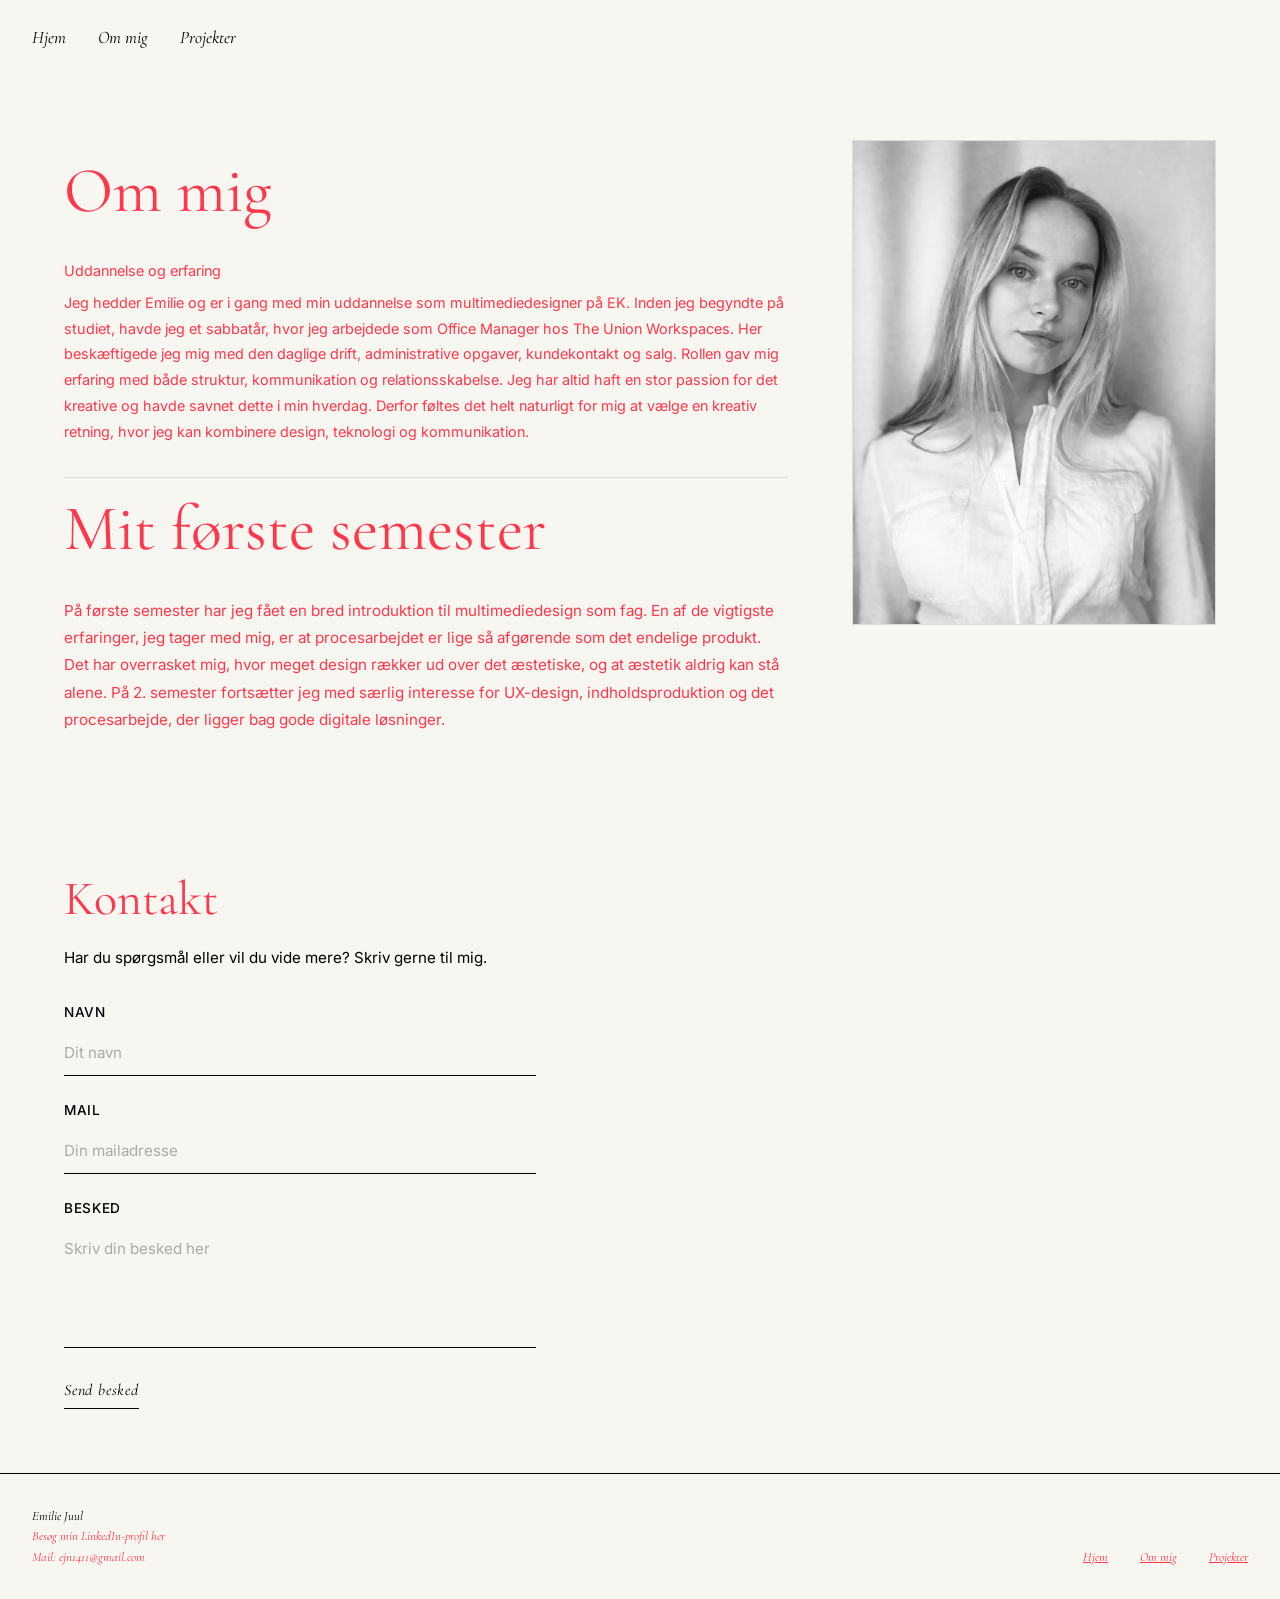
==== commit 79202fcb: "tilføjet meta descriptions og lighthouse optimering" ====
--- a/ommig.html
+++ b/ommig.html
@@ -10,6 +10,7 @@
     <link rel="preconnect" href="https://fonts.googleapis.com" />
     <link rel="preconnect" href="https://fonts.gstatic.com" crossorigin />
     <link href="https://fonts.googleapis.com/css2?family=Cormorant+Garamond:ital,wght@0,300..700;1,300..700&family=Inter:wght@300;400;500&display=swap" rel="stylesheet" />
+    <meta name="description" content="Jeg hedder Emilie Juul og studerer multimediedesign på EK. Læs om min baggrund og hvad jeg har lært på 1. semester." />
   </head>
   <body>
     <header>
--- a/css/style.css
+++ b/css/style.css
@@ -32,7 +32,7 @@
 
 .intro p {
   font-family: var(--font-body);
-  font-size: 1rem;
+  font-size: 0.8rem;
   line-height: 1.8;
 }
 
@@ -45,6 +45,7 @@
   border-top: 1px solid var(--text);
   font-family: var(--font-heading);
   font-style: italic;
+  font-size: 0.8rem;
 }
 
 .footer-nav {
@@ -357,6 +358,11 @@
     font-size: 12rem;
   }
 
+  .intro p {
+    font-size: 1rem;
+    line-height: 1.8;
+  }
+
   /* Om mig */
   .ommig {
     flex-direction: row;
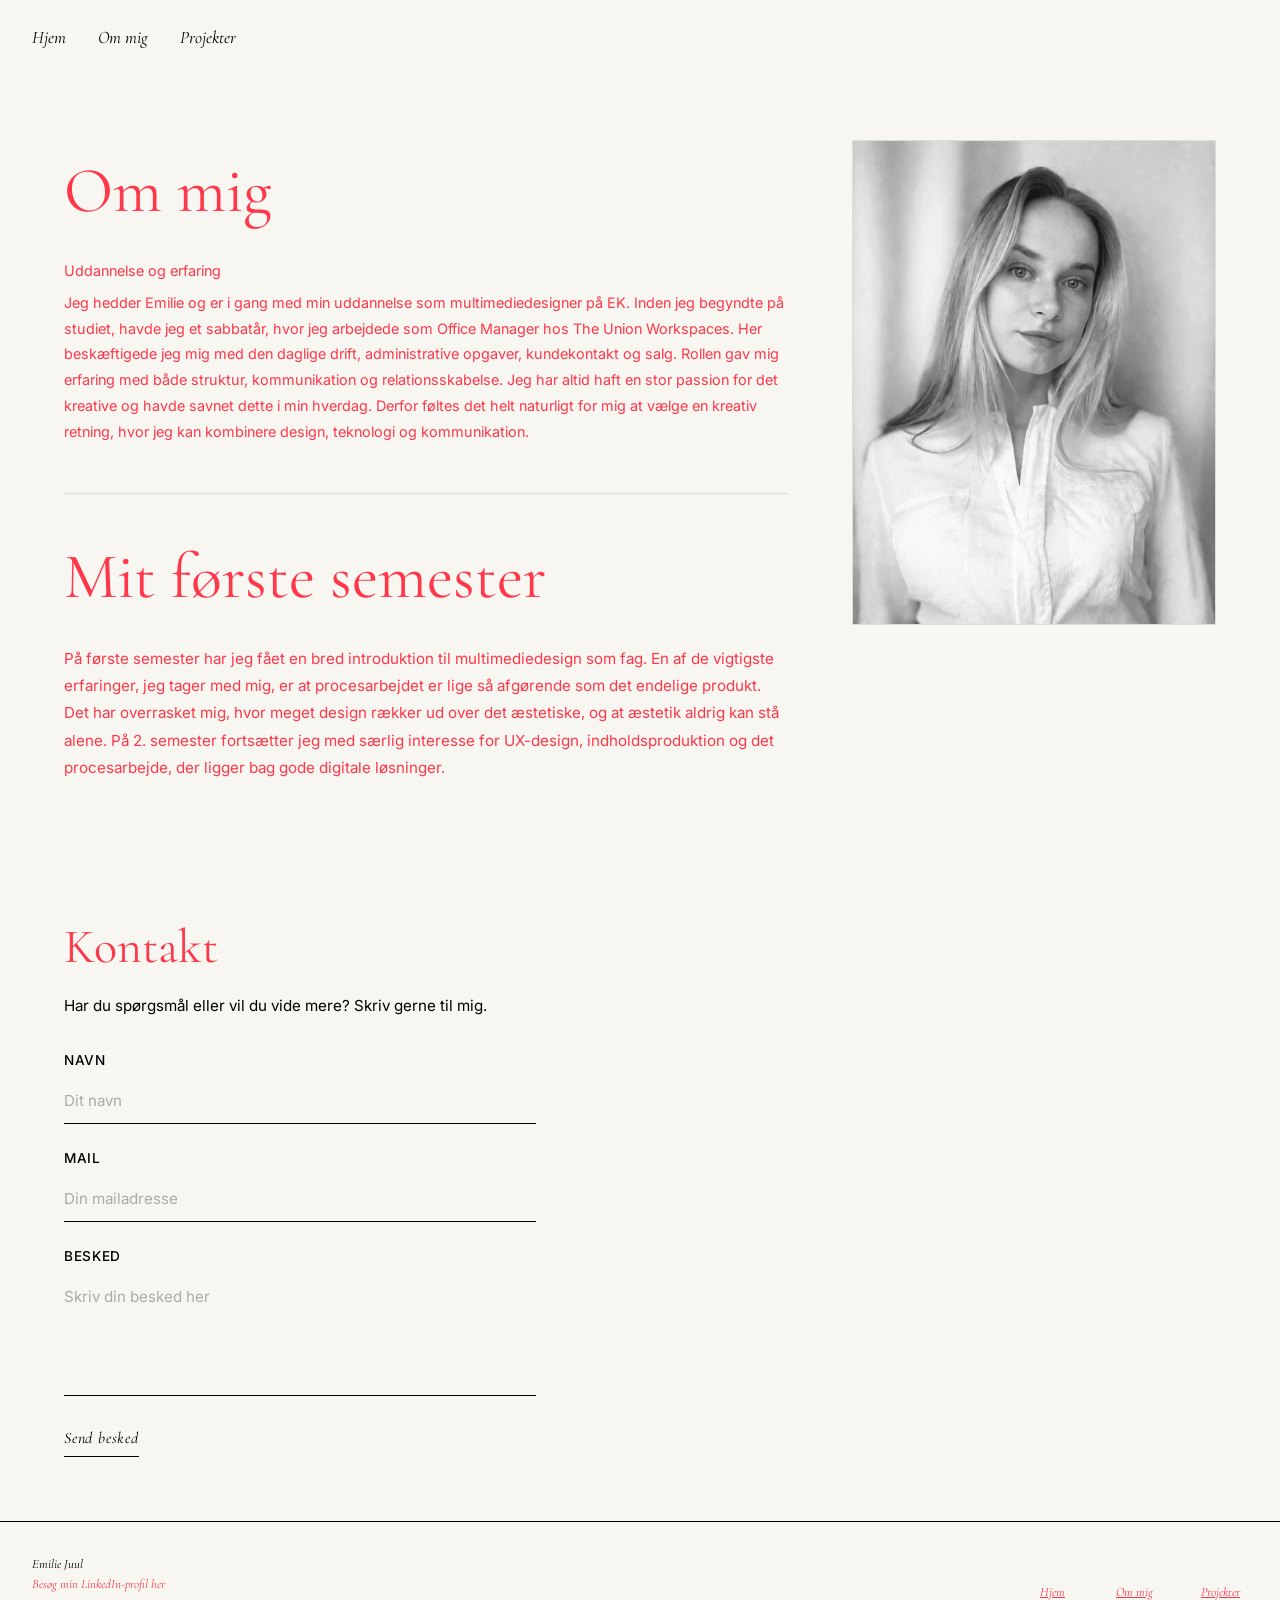
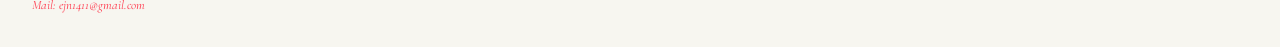
==== commit 6f2677ad: "sidste rettelser - spacing og mobil lighthouse optimering" ====
--- a/ommig.html
+++ b/ommig.html
@@ -50,7 +50,7 @@
           </div>
         </div>
         <div class="ommig-billede">
-          <img src="imgs/emilie.png" alt="Portræt af Emilie Juul" />
+          <img src="imgs/emilie.webp" alt="Portræt af Emilie Juul" />
         </div>
       </section>
       <section class="kontakt">
--- a/css/style.css
+++ b/css/style.css
@@ -57,6 +57,10 @@
   font-family: var(--font-heading);
   font-style: italic;
   text-decoration: underline;
+  display: block;
+  padding: 0.8rem 0.5rem;
+  min-height: 44px;
+  min-width: 44px;
 }
 
 /* OM MIG - mobil først */
@@ -108,6 +112,8 @@
 /* MIT FØRSTE SEMESTER - mobil først */
 .semester {
   border-top: 1px solid #ddd;
+  padding-top: 2rem;
+  margin-top: 1rem;
 }
 
 .semester h2 {
